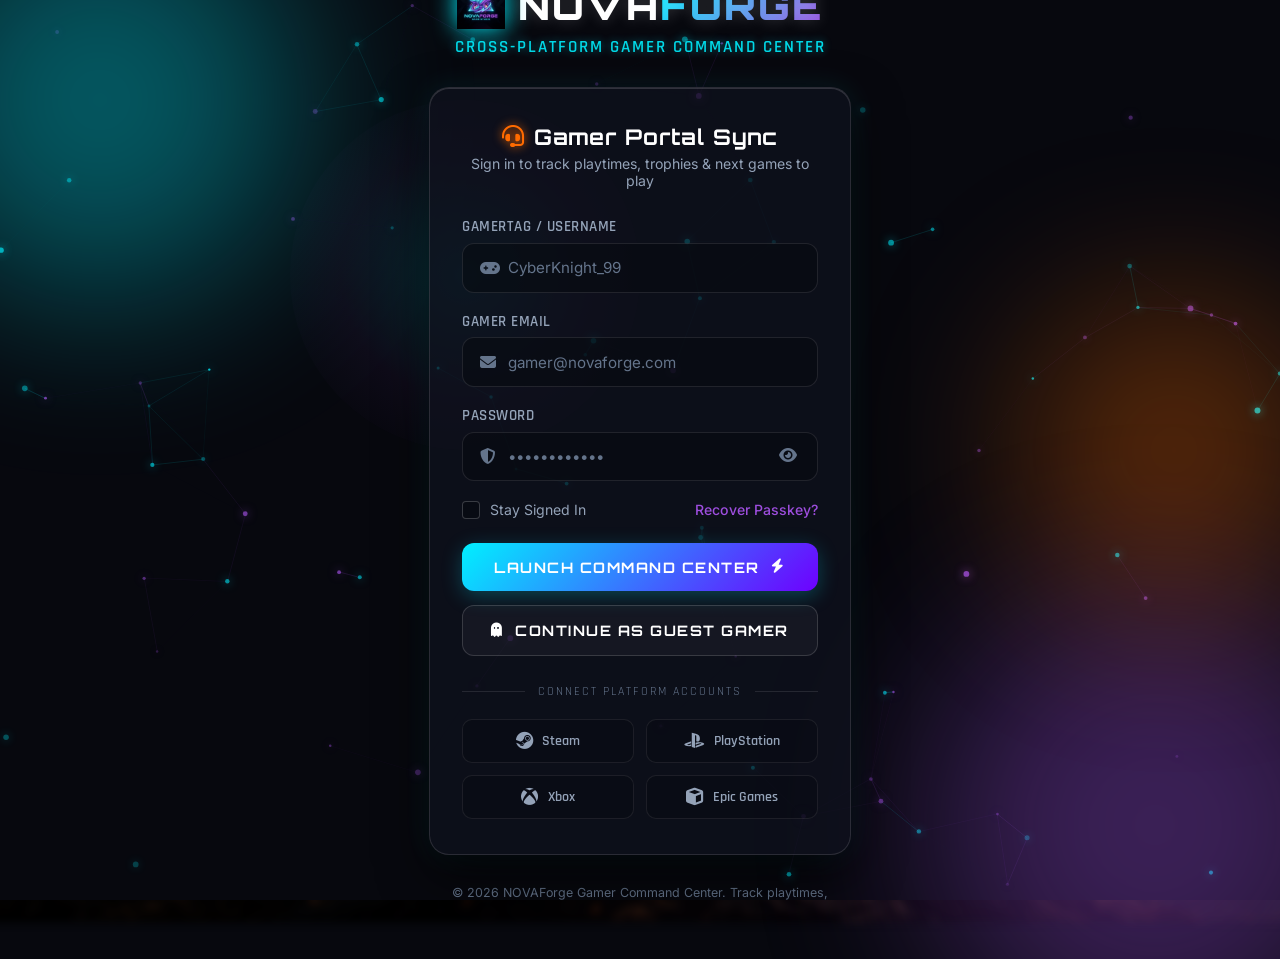
==== index.html @ c2b351d6 "Initial commit: NOVAForge Gamer Command Center & Dashboard" ====
<!DOCTYPE html>
<html lang="en">
<head>
    <meta charset="UTF-8">
    <meta name="viewport" content="width=device-width, initial-scale=1.0">
    <meta name="description" content="NOVAForge Gamer Portal - Your Cross-Platform Gaming Command Center. Sync Xbox, PlayStation, Steam & Epic Games accounts, track playtimes, finished games, and AI recommendations.">
    <title>NOVAForge | Gamer Command Center Portal</title>
    <!-- Google Fonts -->
    <link rel="preconnect" href="https://fonts.googleapis.com">
    <link rel="preconnect" href="https://fonts.gstatic.com" crossorigin>
    <link href="https://fonts.googleapis.com/css2?family=Orbitron:wght@500;700;900&family=Rajdhani:wght@500;600;700&family=Inter:wght@300;400;500;600;700&display=swap" rel="stylesheet">
    <!-- Font Awesome Icons -->
    <link rel="stylesheet" href="https://cdnjs.cloudflare.com/ajax/libs/font-awesome/6.5.1/css/all.min.css">
    <!-- Login Stylesheet -->
    <link rel="stylesheet" href="css/style.css">
</head>
<body>
    <!-- Background Particle Canvas & Hero Overlay -->
    <canvas id="particleCanvas"></canvas>
    <div class="bg-overlay"></div>
    <div class="glow-orb orb-1"></div>
    <div class="glow-orb orb-2"></div>
    <div class="glow-orb orb-3"></div>

    <!-- Mouse Glow Follower -->
    <div class="cursor-glow" id="cursorGlow"></div>

    <!-- Main Container -->
    <main class="login-wrapper">
        <!-- Gamer Header Branding -->
        <header class="brand-header">
            <div class="logo-container">
                <img src="images/logo.png" alt="NOVAForge Logo" class="brand-logo-img">
                <h1 class="brand-title">NOVA<span class="highlight">Forge</span></h1>
            </div>
            <p class="brand-tagline">Cross-Platform Gamer Command Center</p>
        </header>

        <!-- Glassmorphism Gamer Card -->
        <div class="glass-card login-card" id="loginCard">
            <div class="card-header">
                <h2 class="card-title"><i class="fa-solid fa-headset"></i> Gamer Portal Sync</h2>
                <p class="card-subtitle">Sign in to track playtimes, trophies & next games to play</p>
            </div>

            <!-- Login Form -->
            <form id="loginForm" novalidate>
                <!-- GamerTag / Username Field -->
                <div class="input-group">
                    <label for="username">GamerTag / Username</label>
                    <div class="input-wrapper">
                        <i class="fa-solid fa-gamepad input-icon"></i>
                        <input type="text" id="username" placeholder="CyberKnight_99" required autocomplete="username">
                        <span class="focus-border"></span>
                    </div>
                    <small class="error-msg" id="usernameError">Please enter your GamerTag</small>
                </div>

                <!-- Email Field -->
                <div class="input-group">
                    <label for="email">Gamer Email</label>
                    <div class="input-wrapper">
                        <i class="fa-solid fa-envelope input-icon"></i>
                        <input type="email" id="email" placeholder="gamer@novaforge.com" required autocomplete="email">
                        <span class="focus-border"></span>
                    </div>
                    <small class="error-msg" id="emailError">Please enter a valid email address</small>
                </div>

                <!-- Password Field -->
                <div class="input-group">
                    <label for="password">Password</label>
                    <div class="input-wrapper">
                        <i class="fa-solid fa-shield-halved input-icon"></i>
                        <input type="password" id="password" placeholder="••••••••••••" required autocomplete="current-password">
                        <button type="button" class="toggle-password" id="togglePasswordBtn" aria-label="Toggle password visibility">
                            <i class="fa-solid fa-eye" id="togglePasswordIcon"></i>
                        </button>
                        <span class="focus-border"></span>
                    </div>
                    <small class="error-msg" id="passwordError">Password must be at least 6 characters</small>
                </div>

                <!-- Options Row -->
                <div class="options-row">
                    <label class="remember-me">
                        <input type="checkbox" id="rememberMe">
                        <span class="custom-checkbox"><i class="fa-solid fa-check"></i></span>
                        <span class="checkbox-label">Stay Signed In</span>
                    </label>
                    <a href="#" class="forgot-link" id="forgotPasswordBtn">Recover Passkey?</a>
                </div>

                <!-- Submit & Guest Buttons -->
                <div class="button-group">
                    <button type="submit" class="btn btn-primary btn-glow" id="loginBtn">
                        <span class="btn-text">LAUNCH COMMAND CENTER</span>
                        <i class="fa-solid fa-bolt btn-icon"></i>
                        <span class="btn-spinner" id="loginSpinner"></span>
                    </button>

                    <button type="button" class="btn btn-secondary" id="guestBtn">
                        <i class="fa-solid fa-ghost"></i>
                        <span>Continue as Guest Gamer</span>
                    </button>
                </div>
            </form>

            <!-- Platform Account Sync Divider -->
            <div class="social-divider">
                <span>CONNECT PLATFORM ACCOUNTS</span>
            </div>

            <!-- Gaming Platform Grid -->
            <div class="social-grid">
                <button class="social-btn steam-btn" title="Sync with Steam" onclick="handleSocialLogin('Steam')">
                    <i class="fa-brands fa-steam"></i>
                    <span>Steam</span>
                </button>
                <button class="social-btn psn-btn" title="Sync with PlayStation Network" onclick="handleSocialLogin('PlayStation')">
                    <i class="fa-brands fa-playstation"></i>
                    <span>PlayStation</span>
                </button>
                <button class="social-btn xbox-btn" title="Sync with Xbox Network" onclick="handleSocialLogin('Xbox')">
                    <i class="fa-brands fa-xbox"></i>
                    <span>Xbox</span>
                </button>
                <button class="social-btn epic-btn" title="Sync with Epic Games Store" onclick="handleSocialLogin('Epic Games')">
                    <i class="fa-solid fa-cube"></i>
                    <span>Epic Games</span>
                </button>
            </div>
        </div>

        <!-- Footer Notice -->
        <footer class="login-footer">
            <p>&copy; 2026 NOVAForge Gamer Command Center. Track playtimes, finished games & hardware news across all platforms.</p>
        </footer>
    </main>

    <!-- Forgot Password Modal -->
    <div class="modal-overlay" id="forgotModal">
        <div class="glass-card modal-card">
            <button class="modal-close" id="closeModalBtn">&times;</button>
            <i class="fa-solid fa-key modal-icon"></i>
            <h3>Recover Gamer Account</h3>
            <p>Enter your registered gamer email to receive a passkey reset link.</p>
            <div class="input-group">
                <div class="input-wrapper">
                    <i class="fa-solid fa-envelope input-icon"></i>
                    <input type="email" id="resetEmail" placeholder="registered@domain.com">
                </div>
            </div>
            <button class="btn btn-primary" id="sendResetBtn">Send Recovery Passkey</button>
            <p class="modal-status" id="modalStatus"></p>
        </div>
    </div>

    <!-- Alert / Toast Popup -->
    <div class="toast-container" id="toastContainer"></div>

    <script src="js/script.js"></script>
</body>
</html>
---- css/style.css ----
/* ==========================================================================
   NOVAForge - Gamer Command Center Login Stylesheet
   Dark Futuristic AAA Gaming Style with Neon Highlights & Platform Sync Icons
   ========================================================================== */

:root {
    /* Color System */
    --color-bg-dark: #07080e;
    --color-bg-darker: #040508;
    --color-surface: rgba(15, 18, 30, 0.75);
    --color-surface-solid: #0f121e;
    
    /* Neon Accents */
    --neon-blue: #00f0ff;
    --neon-purple: #9d4edd;
    --neon-purple-deep: #6e00ff;
    --neon-orange: #ff6b00;
    --neon-pink: #ff007f;
    --neon-green: #00ff88;

    /* Platform Brand Colors */
    --brand-steam: #00f0ff;
    --brand-psn: #0070d1;
    --brand-xbox: #107c41;
    --brand-epic: #f5f5f5;

    /* Text Colors */
    --text-primary: #ffffff;
    --text-secondary: #94a3b8;
    --text-muted: #64748b;

    /* Fonts */
    --font-heading: 'Orbitron', 'Rajdhani', sans-serif;
    --font-subheading: 'Rajdhani', sans-serif;
    --font-body: 'Inter', system-ui, sans-serif;

    /* Transitions & Shadows */
    --transition-fast: 0.2s cubic-bezier(0.4, 0, 0.2, 1);
    --transition-smooth: 0.4s cubic-bezier(0.16, 1, 0.3, 1);
}

/* Reset & Global Base */
*, *::before, *::after {
    margin: 0;
    padding: 0;
    box-sizing: border-box;
}

html, body {
    width: 100%;
    height: 100%;
    overflow-x: hidden;
    font-family: var(--font-body);
    background-color: var(--color-bg-dark);
    color: var(--text-primary);
}

body {
    display: flex;
    justify-content: center;
    align-items: center;
    min-height: 100vh;
    position: relative;
}

/* Custom Scrollbar */
::-webkit-scrollbar {
    width: 8px;
}

::-webkit-scrollbar-track {
    background: var(--color-bg-darker);
}

::-webkit-scrollbar-thumb {
    background: linear-gradient(180deg, var(--neon-blue), var(--neon-purple));
    border-radius: 4px;
}

/* Background Particle Canvas & Overlay */
#particleCanvas {
    position: fixed;
    top: 0;
    left: 0;
    width: 100%;
    height: 100%;
    z-index: 0;
    pointer-events: none;
}

.bg-overlay {
    position: fixed;
    top: 0;
    left: 0;
    width: 100%;
    height: 100%;
    background: 
        radial-gradient(circle at 50% 20%, rgba(0, 240, 255, 0.08) 0%, transparent 60%),
        radial-gradient(circle at 80% 80%, rgba(157, 78, 221, 0.1) 0%, transparent 50%),
        url('../images/hero.jpg') center/cover no-repeat;
    filter: blur(4px) brightness(0.4);
    z-index: -1;
    transform: scale(1.05);
}

/* Ambient Glow Orbs */
.glow-orb {
    position: fixed;
    border-radius: 50%;
    filter: blur(90px);
    opacity: 0.35;
    z-index: 0;
    pointer-events: none;
    animation: orbPulse 8s infinite alternate ease-in-out;
}

.orb-1 {
    width: 400px;
    height: 400px;
    background: var(--neon-blue);
    top: -100px;
    left: -100px;
}

.orb-2 {
    width: 450px;
    height: 450px;
    background: var(--neon-purple);
    bottom: -150px;
    right: -100px;
    animation-delay: -3s;
}

.orb-3 {
    width: 300px;
    height: 300px;
    background: var(--neon-orange);
    top: 50%;
    left: 80%;
    transform: translateY(-50%);
    animation-delay: -5s;
}

@keyframes orbPulse {
    0% { transform: scale(1) translateY(0); opacity: 0.25; }
    100% { transform: scale(1.2) translateY(-30px); opacity: 0.45; }
}

/* Mouse Glow Follower */
.cursor-glow {
    position: fixed;
    width: 350px;
    height: 350px;
    background: radial-gradient(circle, rgba(0, 240, 255, 0.15) 0%, rgba(157, 78, 221, 0.05) 50%, transparent 80%);
    border-radius: 50%;
    pointer-events: none;
    transform: translate(-50%, -50%);
    z-index: 1;
    transition: width 0.3s, height 0.3s;
}

/* Main Container Layout */
.login-wrapper {
    position: relative;
    z-index: 2;
    width: 100%;
    max-width: 470px;
    padding: 2.5rem 1.5rem;
    display: flex;
    flex-direction: column;
    align-items: center;
    gap: 1.8rem;
    animation: fadeInUp 0.8s cubic-bezier(0.16, 1, 0.3, 1) forwards;
}

/* Brand Header */
.brand-header {
    text-align: center;
}

.logo-container {
    display: flex;
    align-items: center;
    justify-content: center;
    gap: 0.8rem;
    margin-bottom: 0.4rem;
}

.brand-logo-img {
    width: 48px;
    height: 48px;
    object-fit: contain;
    filter: drop-shadow(0 0 12px var(--neon-blue));
    animation: logoFloat 4s ease-in-out infinite alternate;
}

.brand-title {
    font-family: var(--font-heading);
    font-size: 2.4rem;
    font-weight: 900;
    letter-spacing: 2px;
    text-transform: uppercase;
    color: var(--text-primary);
    text-shadow: 0 0 15px rgba(255, 255, 255, 0.2);
}

.brand-title .highlight {
    background: linear-gradient(135deg, var(--neon-blue), var(--neon-purple));
    -webkit-background-clip: text;
    -webkit-text-fill-color: transparent;
}

.brand-tagline {
    font-family: var(--font-subheading);
    font-size: 1.05rem;
    font-weight: 600;
    letter-spacing: 2px;
    color: var(--neon-blue);
    text-transform: uppercase;
    opacity: 0.9;
    text-shadow: 0 0 10px rgba(0, 240, 255, 0.5);
}

/* Glassmorphism Card Base */
.glass-card {
    background: var(--color-surface);
    backdrop-filter: blur(20px);
    -webkit-backdrop-filter: blur(20px);
    border: 1px solid rgba(255, 255, 255, 0.12);
    border-radius: 20px;
    box-shadow: 
        0 20px 50px rgba(0, 0, 0, 0.7),
        inset 0 1px 0 rgba(255, 255, 255, 0.15),
        0 0 30px rgba(0, 240, 255, 0.1);
    transition: var(--transition-smooth);
}

.login-card {
    width: 100%;
    padding: 2.2rem 2rem;
    position: relative;
    overflow: hidden;
    animation: floatingCard 6s ease-in-out infinite alternate;
}

.login-card::before {
    content: '';
    position: absolute;
    top: 0;
    left: -100%;
    width: 100%;
    height: 3px;
    background: linear-gradient(90deg, transparent, var(--neon-blue), var(--neon-purple), transparent);
    animation: borderGlow 4s linear infinite;
}

@keyframes borderGlow {
    0% { left: -100%; }
    100% { left: 100%; }
}

@keyframes floatingCard {
    0% { transform: translateY(0); box-shadow: 0 20px 50px rgba(0,0,0,0.7), 0 0 25px rgba(0, 240, 255, 0.15); }
    100% { transform: translateY(-8px); box-shadow: 0 30px 60px rgba(0,0,0,0.8), 0 0 40px rgba(157, 78, 221, 0.25); }
}

.card-header {
    margin-bottom: 1.8rem;
    text-align: center;
}

.card-title {
    font-family: var(--font-heading);
    font-size: 1.35rem;
    color: var(--text-primary);
    display: flex;
    align-items: center;
    justify-content: center;
    gap: 0.6rem;
    letter-spacing: 1px;
}

.card-title i {
    color: var(--neon-orange);
    text-shadow: 0 0 10px var(--neon-orange);
}

.card-subtitle {
    font-size: 0.88rem;
    color: var(--text-secondary);
    margin-top: 0.3rem;
}

/* Input Fields & Styles */
.input-group {
    display: flex;
    flex-direction: column;
    gap: 0.4rem;
    margin-bottom: 1.2rem;
    position: relative;
}

.input-group label {
    font-family: var(--font-subheading);
    font-size: 0.95rem;
    font-weight: 600;
    color: var(--text-secondary);
    letter-spacing: 0.5px;
    text-transform: uppercase;
}

.input-wrapper {
    position: relative;
    display: flex;
    align-items: center;
}

.input-icon {
    position: absolute;
    left: 1.1rem;
    color: var(--text-muted);
    font-size: 1rem;
    transition: var(--transition-fast);
    z-index: 1;
}

.input-wrapper input {
    width: 100%;
    padding: 0.9rem 1.1rem 0.9rem 2.8rem;
    background: rgba(8, 10, 18, 0.6);
    border: 1px solid rgba(255, 255, 255, 0.1);
    border-radius: 12px;
    color: var(--text-primary);
    font-family: var(--font-body);
    font-size: 0.95rem;
    outline: none;
    transition: var(--transition-fast);
}

.input-wrapper input::placeholder {
    color: var(--text-muted);
}

.input-wrapper input:focus {
    background: rgba(15, 20, 35, 0.8);
    border-color: var(--neon-blue);
    box-shadow: 0 0 15px rgba(0, 240, 255, 0.25);
}

.input-wrapper input:focus + .input-icon,
.input-wrapper input:focus ~ .input-icon {
    color: var(--neon-blue);
    text-shadow: 0 0 8px var(--neon-blue);
}

/* Password Eye Toggle */
.toggle-password {
    position: absolute;
    right: 1rem;
    background: none;
    border: none;
    color: var(--text-muted);
    font-size: 1rem;
    cursor: pointer;
    padding: 0.3rem;
    transition: var(--transition-fast);
    z-index: 2;
}

.toggle-password:hover {
    color: var(--neon-blue);
}

/* Validation Error Text */
.error-msg {
    font-size: 0.8rem;
    color: var(--neon-pink);
    display: none;
    margin-top: 0.2rem;
    margin-left: 0.2rem;
}

.input-group.invalid input {
    border-color: var(--neon-pink);
    box-shadow: 0 0 12px rgba(255, 0, 127, 0.3);
}

.input-group.invalid .error-msg {
    display: block;
}

/* Form Options Row */
.options-row {
    display: flex;
    justify-content: space-between;
    align-items: center;
    margin-bottom: 1.5rem;
    font-size: 0.88rem;
}

.remember-me {
    display: flex;
    align-items: center;
    gap: 0.6rem;
    cursor: pointer;
    user-select: none;
    color: var(--text-secondary);
}

.remember-me input {
    display: none;
}

.custom-checkbox {
    width: 18px;
    height: 18px;
    border: 1px solid rgba(255, 255, 255, 0.2);
    border-radius: 4px;
    background: rgba(8, 10, 18, 0.6);
    display: flex;
    align-items: center;
    justify-content: center;
    transition: var(--transition-fast);
}

.custom-checkbox i {
    font-size: 0.7rem;
    color: var(--color-bg-dark);
    opacity: 0;
    transform: scale(0.5);
    transition: var(--transition-fast);
}

.remember-me input:checked + .custom-checkbox {
    background: var(--neon-blue);
    border-color: var(--neon-blue);
    box-shadow: 0 0 10px rgba(0, 240, 255, 0.5);
}

.remember-me input:checked + .custom-checkbox i {
    opacity: 1;
    transform: scale(1);
}

.forgot-link {
    color: var(--neon-purple);
    text-decoration: none;
    font-weight: 500;
    transition: var(--transition-fast);
}

.forgot-link:hover {
    color: var(--neon-blue);
    text-shadow: 0 0 8px var(--neon-blue);
}

/* Button Component Styles */
.button-group {
    display: flex;
    flex-direction: column;
    gap: 0.9rem;
}

.btn {
    width: 100%;
    padding: 0.95rem 1.2rem;
    border-radius: 12px;
    font-family: var(--font-heading);
    font-size: 0.9rem;
    font-weight: 700;
    letter-spacing: 1.5px;
    text-transform: uppercase;
    cursor: pointer;
    display: flex;
    align-items: center;
    justify-content: center;
    gap: 0.7rem;
    position: relative;
    overflow: hidden;
    border: none;
    transition: var(--transition-fast);
}

.btn-primary {
    background: linear-gradient(135deg, var(--neon-blue), var(--neon-purple-deep));
    color: #ffffff;
    box-shadow: 0 5px 20px rgba(0, 240, 255, 0.25);
}

.btn-primary:hover {
    transform: translateY(-2px);
    box-shadow: 0 8px 30px rgba(0, 240, 255, 0.45), 0 0 15px rgba(157, 78, 221, 0.4);
    background: linear-gradient(135deg, #26f3ff, #811eff);
}

.btn-secondary {
    background: rgba(255, 255, 255, 0.04);
    border: 1px solid rgba(255, 255, 255, 0.15);
    color: var(--text-primary);
}

.btn-secondary:hover {
    background: rgba(255, 255, 255, 0.1);
    border-color: var(--neon-purple);
    color: #ffffff;
    box-shadow: 0 0 15px rgba(157, 78, 221, 0.3);
}

.btn-spinner {
    display: none;
    width: 18px;
    height: 18px;
    border: 2px solid rgba(255, 255, 255, 0.3);
    border-top-color: #ffffff;
    border-radius: 50%;
    animation: spin 0.8s linear infinite;
}

@keyframes spin {
    to { transform: rotate(360deg); }
}

/* Social & Platform Divider */
.social-divider {
    display: flex;
    align-items: center;
    margin: 1.8rem 0 1.2rem;
    text-align: center;
    color: var(--text-muted);
    font-size: 0.75rem;
    font-family: var(--font-subheading);
    letter-spacing: 2px;
}

.social-divider::before,
.social-divider::after {
    content: '';
    flex: 1;
    height: 1px;
    background: rgba(255, 255, 255, 0.1);
}

.social-divider span {
    padding: 0 0.8rem;
}

/* Social Buttons Grid (Steam, PSN, Xbox, Epic Games) */
.social-grid {
    display: grid;
    grid-template-columns: repeat(2, 1fr);
    gap: 0.75rem;
}

.social-btn {
    padding: 0.75rem;
    border-radius: 10px;
    background: rgba(8, 10, 18, 0.5);
    border: 1px solid rgba(255, 255, 255, 0.08);
    color: var(--text-secondary);
    font-family: var(--font-subheading);
    font-size: 0.9rem;
    font-weight: 600;
    cursor: pointer;
    display: flex;
    align-items: center;
    justify-content: center;
    gap: 0.6rem;
    transition: var(--transition-fast);
}

.social-btn i {
    font-size: 1.1rem;
}

.steam-btn:hover { background: rgba(23, 26, 33, 0.9); border-color: var(--neon-blue); color: var(--neon-blue); box-shadow: 0 0 12px rgba(0, 240, 255, 0.3); }
.psn-btn:hover { background: rgba(0, 112, 209, 0.2); border-color: #0070d1; color: #ffffff; box-shadow: 0 0 12px rgba(0, 112, 209, 0.4); }
.xbox-btn:hover { background: rgba(16, 124, 65, 0.2); border-color: #107c41; color: #ffffff; box-shadow: 0 0 12px rgba(16, 124, 65, 0.4); }
.epic-btn:hover { background: rgba(245, 245, 245, 0.15); border-color: #ffffff; color: #ffffff; box-shadow: 0 0 12px rgba(255, 255, 255, 0.3); }

/* Footer Notice */
.login-footer {
    text-align: center;
    font-size: 0.78rem;
    color: var(--text-muted);
    line-height: 1.4;
}

/* Modal Overlay */
.modal-overlay {
    position: fixed;
    top: 0;
    left: 0;
    width: 100vw;
    height: 100vh;
    background: rgba(4, 5, 8, 0.85);
    backdrop-filter: blur(12px);
    display: flex;
    align-items: center;
    justify-content: center;
    z-index: 100;
    opacity: 0;
    pointer-events: none;
    transition: var(--transition-fast);
}

.modal-overlay.active {
    opacity: 1;
    pointer-events: all;
}

.modal-card {
    width: 90%;
    max-width: 400px;
    padding: 2.2rem;
    text-align: center;
    position: relative;
    transform: scale(0.9);
    transition: var(--transition-smooth);
}

.modal-overlay.active .modal-card {
    transform: scale(1);
}

.modal-close {
    position: absolute;
    top: 1rem;
    right: 1.2rem;
    background: none;
    border: none;
    color: var(--text-muted);
    font-size: 1.6rem;
    cursor: pointer;
    transition: var(--transition-fast);
}

.modal-close:hover {
    color: var(--neon-pink);
}

.modal-icon {
    font-size: 2.5rem;
    color: var(--neon-purple);
    margin-bottom: 0.8rem;
    filter: drop-shadow(0 0 10px var(--neon-purple));
}

.modal-card h3 {
    font-family: var(--font-heading);
    font-size: 1.3rem;
    margin-bottom: 0.5rem;
}

.modal-card p {
    font-size: 0.88rem;
    color: var(--text-secondary);
    margin-bottom: 1.5rem;
}

.modal-status {
    margin-top: 1rem;
    font-size: 0.85rem;
    color: var(--neon-green);
    display: none;
}

/* Toast Notifications */
.toast-container {
    position: fixed;
    bottom: 2rem;
    right: 2rem;
    z-index: 200;
    display: flex;
    flex-direction: column;
    gap: 0.8rem;
}

.toast {
    background: rgba(15, 18, 30, 0.95);
    border: 1px solid var(--neon-blue);
    box-shadow: 0 10px 30px rgba(0, 0, 0, 0.8), 0 0 15px rgba(0, 240, 255, 0.3);
    color: #ffffff;
    padding: 1rem 1.4rem;
    border-radius: 12px;
    font-size: 0.9rem;
    display: flex;
    align-items: center;
    gap: 0.8rem;
    animation: toastIn 0.4s cubic-bezier(0.16, 1, 0.3, 1) forwards;
}

.toast.success { border-color: var(--neon-green); }
.toast.error { border-color: var(--neon-pink); }

@keyframes toastIn {
    from { opacity: 0; transform: translateX(50px); }
    to { opacity: 1; transform: translateX(0); }
}

/* Base Animations */
@keyframes fadeInUp {
    from { opacity: 0; transform: translateY(20px); }
    to { opacity: 1; transform: translateY(0); }
}

@keyframes logoFloat {
    0% { transform: translateY(0) rotate(0deg); }
    100% { transform: translateY(-6px) rotate(3deg); }
}

/* Responsive Rules */
@media (max-width: 480px) {
    .login-wrapper {
        padding: 1.5rem 1rem;
    }
    .login-card {
        padding: 1.8rem 1.2rem;
    }
    .brand-title {
        font-size: 1.9rem;
    }
    .social-grid {
        grid-template-columns: 1fr;
    }
}
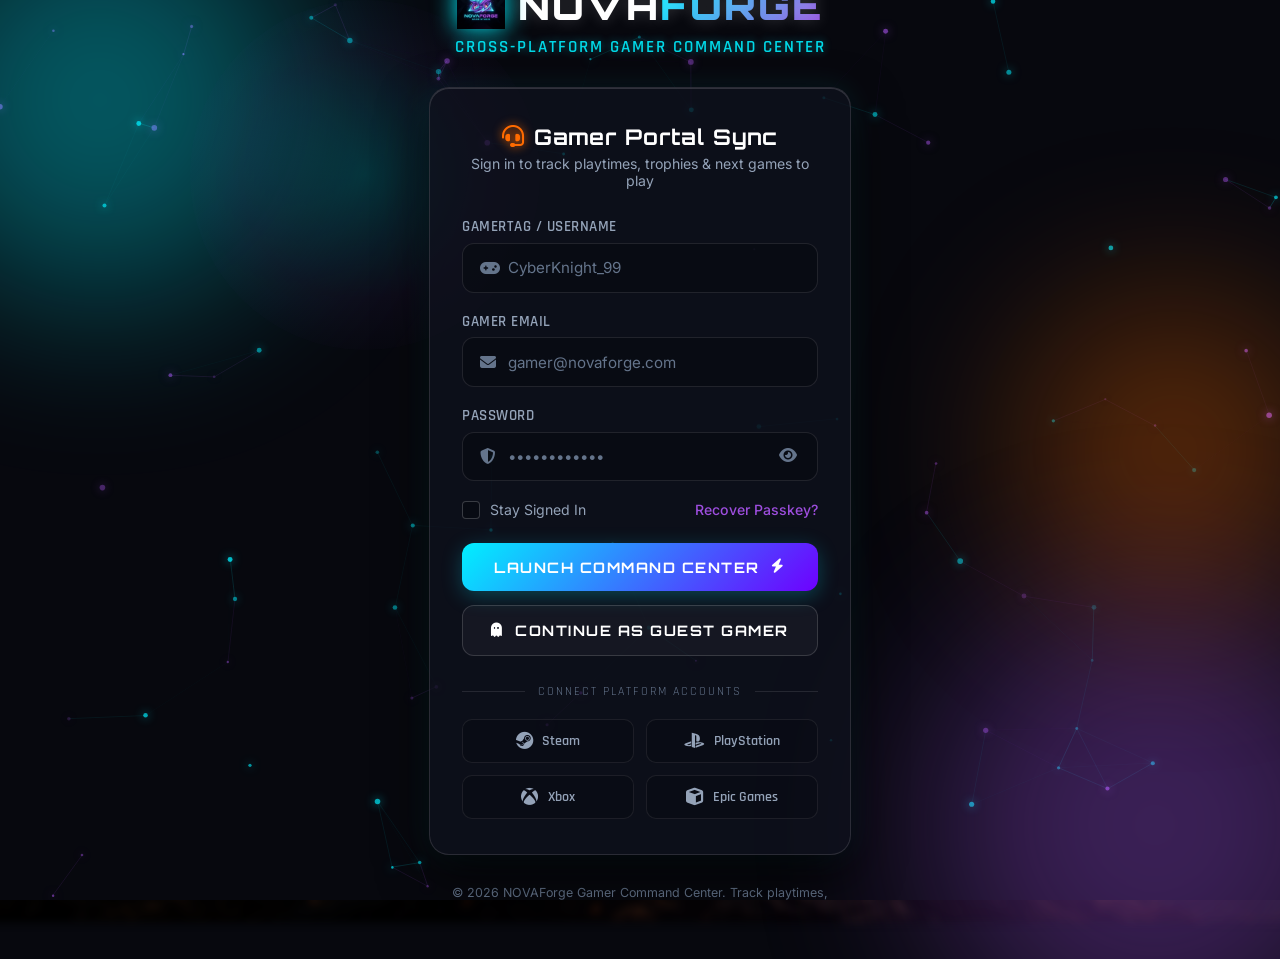
==== commit dc79cdb7: "feat: Add Brand New Day suit claim, custom gaming cursor, zero-lag cursor physics, and Gamer Complet" ====
--- a/index.html
+++ b/index.html
@@ -22,8 +22,10 @@
     <div class="glow-orb orb-2"></div>
     <div class="glow-orb orb-3"></div>
 
-    <!-- Mouse Glow Follower -->
+    <!-- Mouse Glow & Custom Gaming Cursor Follower -->
     <div class="cursor-glow" id="cursorGlow"></div>
+    <div class="custom-cursor-dot" id="cursorDot"></div>
+    <div class="custom-cursor-ring" id="cursorRing"></div>
 
     <!-- Main Container -->
     <main class="login-wrapper">
--- a/css/style.css
+++ b/css/style.css
@@ -146,6 +146,86 @@
     100% { transform: scale(1.2) translateY(-30px); opacity: 0.45; }
 }
 
+/* Custom Gaming Cursor System */
+html, body {
+    cursor: url("data:image/svg+xml,%3Csvg xmlns='http://www.w3.org/2000/svg' width='24' height='24' viewBox='0 0 24 24' fill='none'%3E%3Cpath d='M3 3L10.07 19.97L13.58 12.42L21.13 8.91L3 3Z' fill='%2300F0FF' stroke='%2307080E' stroke-width='1.5' stroke-linejoin='round'/%3E%3Ccircle cx='13.5' cy='12.5' r='1.5' fill='%23FF9100'/%3E%3C/svg%3E"), auto;
+}
+
+a, button, input, select, textarea, .glass-card, .btn, .social-btn, [role="button"] {
+    cursor: url("data:image/svg+xml,%3Csvg xmlns='http://www.w3.org/2000/svg' width='28' height='28' viewBox='0 0 28 28' fill='none'%3E%3Ccircle cx='14' cy='14' r='12' stroke='%2300F0FF' stroke-width='1.5' stroke-dasharray='4 2'/%3E%3Ccircle cx='14' cy='14' r='4' fill='%23FF2B3D'/%3E%3Cpath d='M14 2V6M14 22V26M2 14H6M22 14H26' stroke='%2300F0FF' stroke-width='1.5' stroke-linecap='round'/%3E%3C/svg%3E") 14 14, pointer !important;
+}
+
+.custom-cursor-dot {
+    position: fixed;
+    top: 0;
+    left: 0;
+    width: 7px;
+    height: 7px;
+    background: var(--neon-blue);
+    border-radius: 50%;
+    pointer-events: none;
+    transform: translate(-50%, -50%);
+    z-index: 99999;
+    box-shadow: 0 0 10px var(--neon-blue), 0 0 20px var(--neon-blue);
+    transition: transform 0.1s ease, background 0.2s ease;
+}
+
+.custom-cursor-ring {
+    position: fixed;
+    top: 0;
+    left: 0;
+    width: 36px;
+    height: 36px;
+    border: 1.5px solid rgba(0, 240, 255, 0.65);
+    border-radius: 50%;
+    pointer-events: none;
+    transform: translate(-50%, -50%) scale(1);
+    z-index: 99998;
+    box-shadow: 0 0 15px rgba(0, 240, 255, 0.3);
+    transition: width 0.25s ease, height 0.25s ease, border-color 0.25s ease, transform 0.2s ease, box-shadow 0.25s ease;
+}
+
+.custom-cursor-ring::before {
+    content: '';
+    position: absolute;
+    top: -4px;
+    left: 50%;
+    transform: translateX(-50%);
+    width: 2px;
+    height: 6px;
+    background: var(--neon-blue);
+}
+
+.custom-cursor-ring::after {
+    content: '';
+    position: absolute;
+    bottom: -4px;
+    left: 50%;
+    transform: translateX(-50%);
+    width: 2px;
+    height: 6px;
+    background: var(--neon-blue);
+}
+
+.custom-cursor-ring.hovered {
+    width: 48px;
+    height: 48px;
+    border-color: #ff2b3d;
+    transform: translate(-50%, -50%) scale(1.15) rotate(45deg);
+    box-shadow: 0 0 25px rgba(255, 43, 61, 0.7);
+}
+
+.custom-cursor-ring.hovered::before,
+.custom-cursor-ring.hovered::after {
+    background: #ff2b3d;
+}
+
+.custom-cursor-dot.hovered {
+    background: #ff2b3d;
+    box-shadow: 0 0 14px #ff2b3d, 0 0 28px #ff2b3d;
+    transform: translate(-50%, -50%) scale(1.6);
+}
+
 /* Mouse Glow Follower */
 .cursor-glow {
     position: fixed;
@@ -708,18 +788,47 @@
     100% { transform: translateY(-6px) rotate(3deg); }
 }
 
-/* Responsive Rules */
-@media (max-width: 480px) {
+/* Responsive Rules for Mobile */
+@media (max-width: 600px) {
     .login-wrapper {
-        padding: 1.5rem 1rem;
+        padding: 1.2rem 0.8rem;
+        gap: 1.2rem;
     }
     .login-card {
-        padding: 1.8rem 1.2rem;
+        padding: 1.6rem 1.1rem;
+        border-radius: 16px;
     }
     .brand-title {
-        font-size: 1.9rem;
+        font-size: 1.8rem;
+    }
+    .brand-tagline {
+        font-size: 0.88rem;
+        letter-spacing: 1px;
+    }
+    .input-wrapper input {
+        font-size: 16px; /* Prevents auto-zoom on iOS Safari */
+        padding: 0.85rem 1rem 0.85rem 2.6rem;
+    }
+    .options-row {
+        flex-direction: column;
+        align-items: flex-start;
+        gap: 0.8rem;
     }
     .social-grid {
-        grid-template-columns: 1fr;
-    }
-}
+        grid-template-columns: repeat(2, 1fr);
+        gap: 0.5rem;
+    }
+    .social-btn {
+        padding: 0.65rem 0.4rem;
+        font-size: 0.8rem;
+    }
+    .toast-container {
+        bottom: 1rem;
+        right: 1rem;
+        left: 1rem;
+    }
+    .toast {
+        padding: 0.8rem 1rem;
+        font-size: 0.82rem;
+    }
+}
